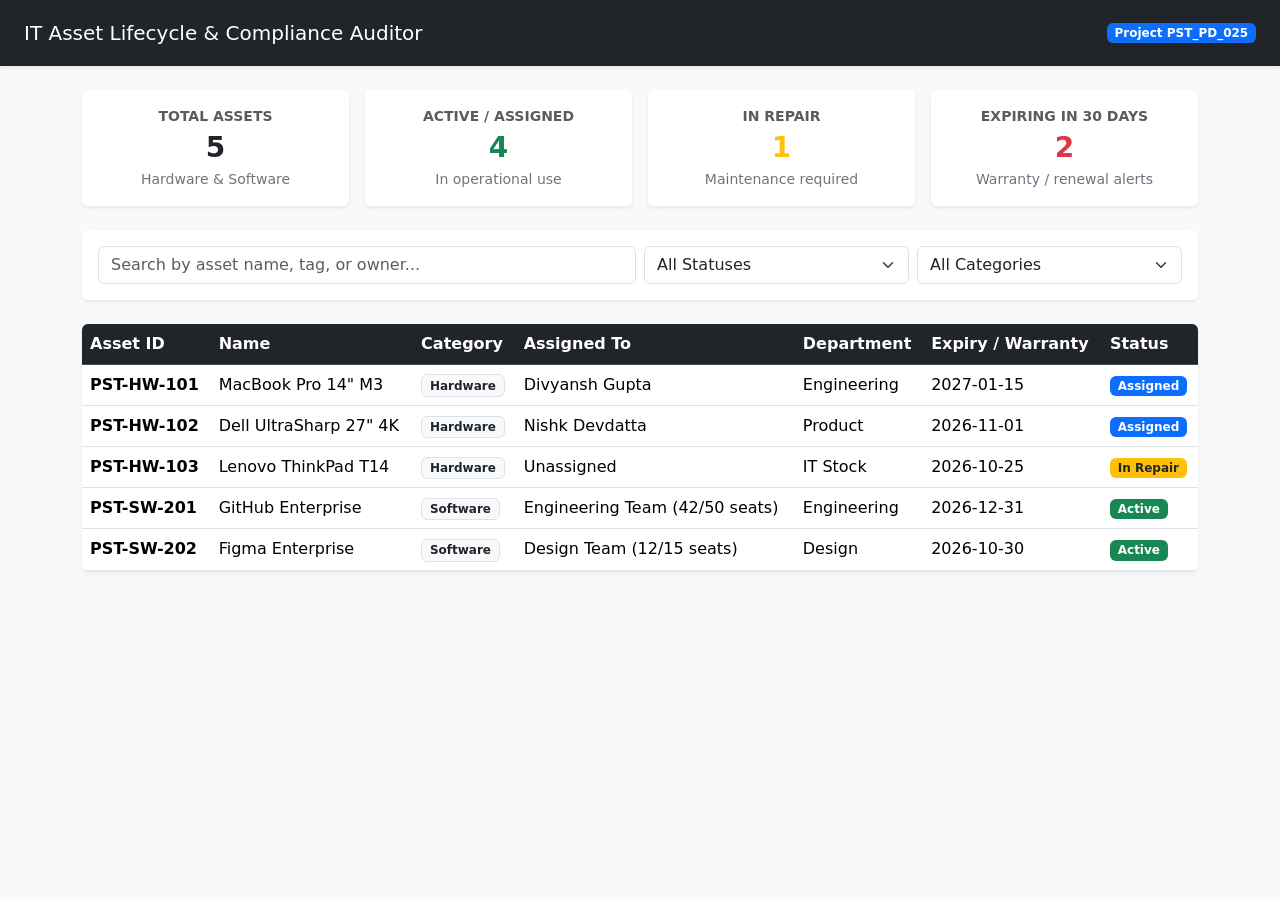
==== index.html @ 85466a36 "Add core JavaScript logic for asset rendering and live filtering" ====
<!DOCTYPE html>
<html lang="en">
<head>
  <meta charset="UTF-8" />
  <meta name="viewport" content="width=device-width, initial-scale=1.0" />
  <title>AssetLifecycle Auditor</title>
  <link href="https://cdn.jsdelivr.net/npm/bootstrap@5.3.3/dist/css/bootstrap.min.css" rel="stylesheet" />
</head>
<body class="bg-light">
  <!-- Navbar -->
  <nav class="navbar navbar-dark bg-dark px-4 py-3 shadow-sm">
    <span class="navbar-brand mb-0 h1">IT Asset Lifecycle & Compliance Auditor</span>
    <span class="badge bg-primary">Project PST_PD_025</span>
  </nav>

  <div class="container my-4">
    <!-- KPI Summary Cards -->
    <div class="row g-3 mb-4">
      <div class="col-md-3">
        <div class="card border-0 shadow-sm text-center p-3">
          <small class="text-muted text-uppercase fw-semibold">Total Assets</small>
          <h3 class="fw-bold my-1 text-dark" id="kpi-total">5</h3>
          <small class="text-secondary">Hardware & Software</small>
        </div>
      </div>
      <div class="col-md-3">
        <div class="card border-0 shadow-sm text-center p-3">
          <small class="text-muted text-uppercase fw-semibold">Active / Assigned</small>
          <h3 class="fw-bold my-1 text-success" id="kpi-active">4</h3>
          <small class="text-secondary">In operational use</small>
        </div>
      </div>
      <div class="col-md-3">
        <div class="card border-0 shadow-sm text-center p-3">
          <small class="text-muted text-uppercase fw-semibold">In Repair</small>
          <h3 class="fw-bold my-1 text-warning" id="kpi-repair">1</h3>
          <small class="text-secondary">Maintenance required</small>
        </div>
      </div>
      <div class="col-md-3">
        <div class="card border-0 shadow-sm text-center p-3">
          <small class="text-muted text-uppercase fw-semibold">Expiring in 30 Days</small>
          <h3 class="fw-bold my-1 text-danger" id="kpi-expiring">2</h3>
          <small class="text-secondary">Warranty / renewal alerts</small>
        </div>
      </div>
    </div>

    <!-- Filters & Search -->
    <div class="card border-0 shadow-sm p-3 mb-4">
      <div class="row g-2 align-items-center">
        <div class="col-md-6">
          <input type="text" id="searchInput" class="form-control" placeholder="Search by asset name, tag, or owner..." />
        </div>
        <div class="col-md-3">
          <select id="statusFilter" class="form-select">
            <option value="ALL">All Statuses</option>
            <option value="Assigned">Assigned</option>
            <option value="Active">Active</option>
            <option value="In Repair">In Repair</option>
          </select>
        </div>
        <div class="col-md-3">
          <select id="categoryFilter" class="form-select">
            <option value="ALL">All Categories</option>
            <option value="Hardware">Hardware</option>
            <option value="Software">Software</option>
          </select>
        </div>
      </div>
    </div>

    <!-- Asset Table -->
    <div class="card border-0 shadow-sm overflow-hidden">
      <div class="table-responsive">
        <table class="table table-hover align-middle mb-0">
          <thead class="table-dark">
            <tr>
              <th>Asset ID</th>
              <th>Name</th>
              <th>Category</th>
              <th>Assigned To</th>
              <th>Department</th>
              <th>Expiry / Warranty</th>
              <th>Status</th>
            </tr>
          </thead>
          <tbody id="assetTableBody">
            <!-- Dynamic rows will render here -->
          </tbody>
        </table>
      </div>
    </div>
  </div>

  <script src="src/js/app.js"></script>
</body>
</html>
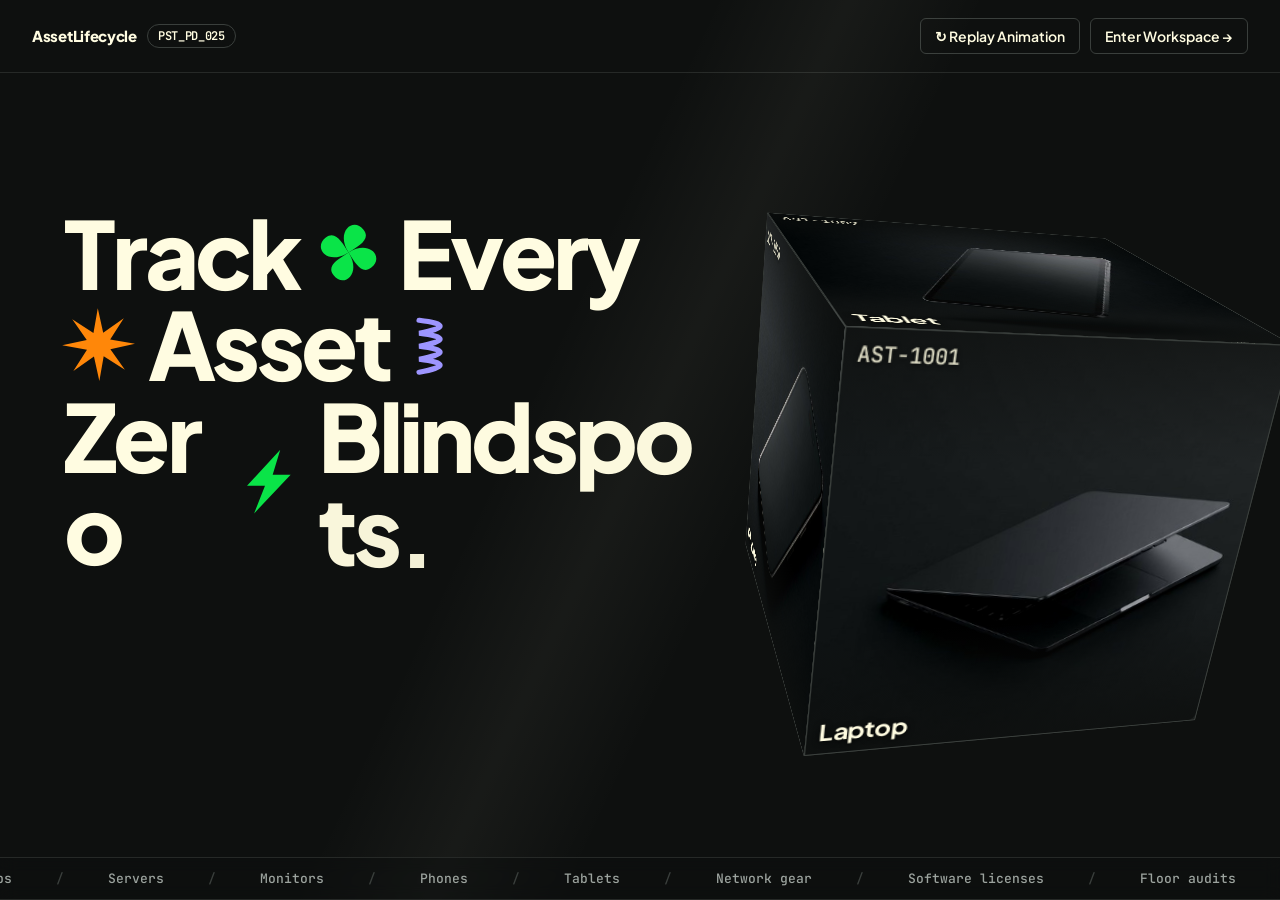
==== commit 492a4de9: "feat: add AssetLifecycle web app with photo cube and live office UI" ====
--- a/index.html
+++ b/index.html
@@ -1,98 +1,161 @@
 <!DOCTYPE html>
 <html lang="en">
 <head>
-  <meta charset="UTF-8" />
-  <meta name="viewport" content="width=device-width, initial-scale=1.0" />
-  <title>AssetLifecycle Auditor</title>
-  <link href="https://cdn.jsdelivr.net/npm/bootstrap@5.3.3/dist/css/bootstrap.min.css" rel="stylesheet" />
+<meta charset="UTF-8">
+<meta name="viewport" content="width=device-width, initial-scale=1">
+<title>AssetLifecycle | PST_PD_025</title>
+<link rel="preconnect" href="https://fonts.googleapis.com">
+<link rel="preconnect" href="https://fonts.gstatic.com" crossorigin>
+<link href="https://fonts.googleapis.com/css2?family=JetBrains+Mono:wght@400;500;600&family=Plus+Jakarta+Sans:wght@400;500;600;700;800&display=swap" rel="stylesheet">
+<link rel="stylesheet" href="styles.css">
 </head>
-<body class="bg-light">
-  <!-- Navbar -->
-  <nav class="navbar navbar-dark bg-dark px-4 py-3 shadow-sm">
-    <span class="navbar-brand mb-0 h1">IT Asset Lifecycle & Compliance Auditor</span>
-    <span class="badge bg-primary">Project PST_PD_025</span>
-  </nav>
+<body>
 
-  <div class="container my-4">
-    <!-- KPI Summary Cards -->
-    <div class="row g-3 mb-4">
-      <div class="col-md-3">
-        <div class="card border-0 shadow-sm text-center p-3">
-          <small class="text-muted text-uppercase fw-semibold">Total Assets</small>
-          <h3 class="fw-bold my-1 text-dark" id="kpi-total">5</h3>
-          <small class="text-secondary">Hardware & Software</small>
+<!-- PART A: KINETIC ENTRY PAGE -->
+<section id="intro">
+  <header class="ibar">
+    <div class="brand">AssetLifecycle <span class="pill mono">PST_PD_025</span></div>
+    <div class="ibtns">
+      <button class="btn" id="replay">&#8635; Replay Animation</button>
+      <button class="btn" data-enter="IT Head">Enter Workspace &rarr;</button>
+    </div>
+  </header>
+  <div class="ihero"><div class="icol">
+    <h1 id="hero" aria-label="Track Every Asset. Zero Blindspots.">
+      <span class="ln"><span class="w">Track</span>
+        <svg class="shape" id="pin" viewBox="0 0 100 100"><g class="mv" fill="#0ae448"><path id="pt" d="M50 50C50 14 84 10 86 34C88 52 66 50 50 50Z"/><use href="#pt" transform="rotate(90 50 50)"/><use href="#pt" transform="rotate(180 50 50)"/><use href="#pt" transform="rotate(270 50 50)"/></g></svg>
+        <span class="w">Every</span></span>
+      <span class="ln">
+        <svg class="shape" id="spark" viewBox="0 0 100 100"><g class="mv" fill="#ff8709"><polygon points="96,50 64.8,56.1 82.5,82.5 56.1,64.8 50,96 43.9,64.8 17.5,82.5 35.2,56.1 4,50 35.2,43.9 17.5,17.5 43.9,35.2 50,4 56.1,35.2 82.5,17.5 64.8,43.9"/></g></svg>
+        <span class="w">Asset</span>
+        <svg class="shape" id="coil" viewBox="0 0 100 100"><g class="mv" fill="none" stroke="#9d95ff" stroke-width="8" stroke-linecap="round"><path d="M22 10Q82 18 22 30Q82 38 22 50Q82 58 22 70Q82 78 22 90"/></g></svg></span>
+      <span class="ln"><span class="w">Zero</span>
+        <svg class="shape" id="bolt" viewBox="0 0 100 100"><g class="mv" fill="#0ae448"><polygon points="58,4 20,56 46,56 38,96 80,40 54,40"/></g></svg>
+        <span class="w">Blindspots.</span></span>
+    </h1>
+    <p class="sub">Hardware lifecycle, software seat compliance, and physical floor audits &mdash; unified in one local-first workspace.</p>
+    <div class="cta">
+      <button class="btn pri big" data-enter="IT Head">Enter as IT Department Head</button>
+      <button class="btn out big" data-enter="Auditor">Enter as Compliance Auditor</button>
+    </div>
+    </div>
+    <div class="scene" id="cubeI"></div>
+  </div>
+  <div class="strip" id="stripI"></div>
+</section>
+
+<!-- PART B: WORKSPACE -->
+<div id="app" hidden>
+  <!-- LIVELY ANIMATED IT OFFICE & SERVER ROOM BACKGROUND -->
+  <div id="officeBg" aria-hidden="true">
+    <canvas id="officeCanvas"></canvas>
+    <div class="office-vignette"></div>
+  </div>
+  <aside id="side">
+    <div class="brand"><span class="scene mark" id="cubeS"></span>AssetLifecycle</div>
+    <nav id="nav">
+      <button data-s="dash">Dashboard</button><button data-s="assets">Asset Register</button>
+      <button data-s="lics">Licenses</button><button data-s="audit">Floor Audit</button><button data-s="about">About / Help</button>
+    </nav>
+    <div class="live-dot">IT OPS FLOOR &middot; LIVE</div>
+    <button class="btn back" id="back">&larr; Back to Intro</button>
+  </aside>
+
+  <div class="main">
+    <header class="top">
+      <button class="btn" id="menu" aria-label="Toggle menu">&#9776;</button>
+      <h2 id="title">Dashboard</h2>
+      <div class="grow"></div>
+      <span id="rbadge" class="pill"></span>
+      <select id="role" aria-label="Active role"><option value="IT Head">IT Department Head</option><option value="Auditor">Compliance Auditor</option></select>
+      <button class="btn" id="reset">Reset Data</button>
+    </header>
+
+    <main>
+      <section id="dash" class="screen">
+        <div class="dhero">
+          <div><p class="mono mut" id="eyebrow"></p><h1 id="dh"></h1></div>
+          <div class="scene sm" id="cubeD"></div>
         </div>
-      </div>
-      <div class="col-md-3">
-        <div class="card border-0 shadow-sm text-center p-3">
-          <small class="text-muted text-uppercase fw-semibold">Active / Assigned</small>
-          <h3 class="fw-bold my-1 text-success" id="kpi-active">4</h3>
-          <small class="text-secondary">In operational use</small>
+        <div class="strip" id="stripD"></div>
+        <div class="kpis">
+          <div class="card"><p>Total Assets</p><div class="n mono" id="k1">0</div></div>
+          <div class="card"><p>Warranty / Repair Attention</p><div class="n mono warn" id="k2">0</div></div>
+          <div class="card"><p>License Issues</p><div class="n mono bad" id="k3">0</div></div>
+          <div class="card"><p>Audit Progress</p><div class="n mono" id="k4">0</div><div class="bar" id="k4bar"><i></i></div></div>
         </div>
-      </div>
-      <div class="col-md-3">
-        <div class="card border-0 shadow-sm text-center p-3">
-          <small class="text-muted text-uppercase fw-semibold">In Repair</small>
-          <h3 class="fw-bold my-1 text-warning" id="kpi-repair">1</h3>
-          <small class="text-secondary">Maintenance required</small>
+        <div class="card dist"><h3>Lifecycle distribution</h3><div class="seg" id="seg"></div><ul class="legend" id="legend"></ul></div>
+        <div class="g2">
+          <div class="card"><h3>Needs Immediate Attention</h3><ul id="alerts" class="list"></ul></div>
+          <div class="card"><h3>Recent Activity</h3><ul id="feed" class="list"></ul></div>
         </div>
-      </div>
-      <div class="col-md-3">
-        <div class="card border-0 shadow-sm text-center p-3">
-          <small class="text-muted text-uppercase fw-semibold">Expiring in 30 Days</small>
-          <h3 class="fw-bold my-1 text-danger" id="kpi-expiring">2</h3>
-          <small class="text-secondary">Warranty / renewal alerts</small>
+      </section>
+
+      <section id="assets" class="screen">
+        <div class="tools">
+          <input id="q" type="search" placeholder="Search tag, model, serial or owner" aria-label="Search assets">
+          <select id="fStage" aria-label="Stage filter"></select>
+          <select id="fWar" aria-label="Warranty filter"><option>All warranties</option><option>Active</option><option>Expiring</option><option>Expired</option></select>
+          <span id="acount" class="mut mono"></span>
+          <button class="btn pri w" id="add">+ Add New Asset</button>
         </div>
-      </div>
-    </div>
+        <div class="card tbl"><table>
+          <thead><tr><th>Tag</th><th>Device</th><th>Serial</th><th>Owner</th><th>Warranty</th><th>Stage</th></tr></thead>
+          <tbody id="abody"></tbody></table></div>
+      </section>
 
-    <!-- Filters & Search -->
-    <div class="card border-0 shadow-sm p-3 mb-4">
-      <div class="row g-2 align-items-center">
-        <div class="col-md-6">
-          <input type="text" id="searchInput" class="form-control" placeholder="Search by asset name, tag, or owner..." />
+      <section id="lics" class="screen">
+        <div class="tools"><span class="mut">Seats in use against seats purchased</span><button class="btn pri w" id="addLic">+ Add License</button></div>
+        <div id="licGrid" class="lgrid"></div></section>
+
+      <section id="audit" class="screen">
+        <div class="card sum">
+          <div class="grow"><h3>Audit completion <span id="apct" class="mono"></span></h3><div class="bar" id="abar"><i></i></div>
+            <p id="acounts" class="mut mono"></p></div>
+          <button class="btn pri" id="csv">Export Audit CSV</button>
         </div>
-        <div class="col-md-3">
-          <select id="statusFilter" class="form-select">
-            <option value="ALL">All Statuses</option>
-            <option value="Assigned">Assigned</option>
-            <option value="Active">Active</option>
-            <option value="In Repair">In Repair</option>
-          </select>
-        </div>
-        <div class="col-md-3">
-          <select id="categoryFilter" class="form-select">
-            <option value="ALL">All Categories</option>
-            <option value="Hardware">Hardware</option>
-            <option value="Software">Software</option>
-          </select>
-        </div>
-      </div>
-    </div>
+        <div class="card" id="findings"></div>
+        <div class="card tbl"><table>
+          <thead><tr><th>Tag</th><th>Device</th><th>Expected owner</th><th>Status</th><th>Auditor notes</th><th>Result</th></tr></thead>
+          <tbody id="audBody"></tbody></table></div>
+      </section>
+    <section id="about" class="screen"><div class="g2">
+        <div class="card"><h3>Lifecycle stages</h3><p class="mut">In Stock to Assigned or Retired. Assigned to In Stock, In Repair or Retired. In Repair to Assigned or Retired. Retired to Disposed. Disposed is final. Every change is written to the asset history.</p></div>
+        <div class="card"><h3>License status rules</h3><p class="mut">Over-deployed when seats used exceed seats purchased. Expired when the date has passed. Expiring Soon within 30 days. Otherwise Compliant.</p></div>
+        <div class="card"><h3>Sample data</h3><p class="mut">30 assets, 10 employees and 6 licenses are synthetic and generated relative to today. Reset Data restores them.</p></div>
+        <div class="card"><h3>Demo limits</h3><p class="mut">Role checks and compliance rules run in the browser for demonstration only. This is not a legal or vendor-approved audit; a real system needs a trusted backend.</p></div>
+      </div></section>
+    </main>
+  </div>
+</div>
 
-    <!-- Asset Table -->
-    <div class="card border-0 shadow-sm overflow-hidden">
-      <div class="table-responsive">
-        <table class="table table-hover align-middle mb-0">
-          <thead class="table-dark">
-            <tr>
-              <th>Asset ID</th>
-              <th>Name</th>
-              <th>Category</th>
-              <th>Assigned To</th>
-              <th>Department</th>
-              <th>Expiry / Warranty</th>
-              <th>Status</th>
-            </tr>
-          </thead>
-          <tbody id="assetTableBody">
-            <!-- Dynamic rows will render here -->
-          </tbody>
-        </table>
-      </div>
-    </div>
-  </div>
+<!-- DIALOGS -->
+<dialog id="dlg"><form id="aform" novalidate>
+  <h3>Add new asset</h3><ul id="aerr" class="errs" aria-live="polite"></ul>
+  <label>Asset tag<input name="tag" class="mono" placeholder="AST-1031"></label>
+  <label>Type<select name="type"><option>Laptop</option><option>Server</option><option>Monitor</option><option>Phone</option><option>Tablet</option><option>Network</option></select></label>
+  <label>Model<input name="model"></label>
+  <label>Serial number<input name="serial" class="mono"></label>
+  <label>Purchase date<input name="purchase" type="date"></label>
+  <label>Warranty end<input name="warranty" type="date"></label>
+  <label>Cost (INR)<input name="cost" type="number" min="0"></label>
+  <div class="row"><button type="button" class="btn" id="cancelAdd">Cancel</button><button class="btn pri">Add asset</button></div>
+</form></dialog>
+<dialog id="odlg"><div class="dbox">
+  <h3 id="otitle">Assign asset</h3><label>Employee<select id="osel"></select></label>
+  <div class="row"><button type="button" class="btn" id="ocancel">Cancel</button><button type="button" class="btn pri" id="ook">Assign</button></div>
+</div></dialog>
 
-  <script src="src/js/app.js"></script>
+<dialog id="ddlg"><div class="dbox"><div id="dbody"></div><div class="row"><button class="btn" id="dclose">Close</button></div></div></dialog>
+<dialog id="ldlg"><form id="lform" novalidate><h3>Add license</h3><ul id="lerr" class="errs" aria-live="polite"></ul>
+  <label>Product<input name="product"></label><label>Vendor<input name="vendor"></label>
+  <label>Seats purchased<input name="seats" type="number" min="1"></label><label>Expiry date<input name="expiry" type="date"></label>
+  <div class="row"><button type="button" class="btn" id="cancelLic">Cancel</button><button class="btn pri">Add license</button></div></form></dialog>
+<div id="toasts" aria-live="polite"></div>
+<script src="gsap.min.js"></script>
+<script>window.gsap || document.write('<script src="https://cdnjs.cloudflare.com/ajax/libs/gsap/3.12.5/gsap.min.js"><\/script>');</script> <!-- local file first, CDN as fallback -->
+<script>if(!window.gsap){const G={};window.gsap=G;G.to=(t,v)=>{const el=typeof t==='string'?[...document.querySelectorAll(t)]:t instanceof Element?[t]:[];if(!el.length&&t&&'v' in t){t.v=v.v;v.onUpdate&&v.onUpdate()}el.forEach(e=>{if(v.width)e.style.width=v.width});v.onComplete&&setTimeout(v.onComplete,((v.delay||0)+(v.duration||0))*1000);return G};['from','set','fromTo','restart'].forEach(k=>G[k]=()=>G);G.timeline=()=>G}</script>
+<script src="data.js"></script>
+<script src="app.js"></script>
 </body>
-</html>+</html>
--- a/styles.css
+++ b/styles.css
@@ -0,0 +1,221 @@
+/* =====================================================
+   styles.css - matte obsidian, flat surfaces, 1px borders.
+   No glow, no glass blur. Motion lives in GSAP (app.js).
+   ===================================================== */
+:root {
+  --bg: #0e100f; --card: #161817; --card-h: #1c1f1d; --side: #121413;
+  --line: #262927; --line-h: #3a3f3c;
+  --tx: #fffce1; --mut: #9ca39e;
+  --green: #0ae448; --coral: #ff8709; --lav: #9d95ff; --red: #ff4d4d;
+}
+* { box-sizing: border-box; }
+[hidden] { display: none !important; }
+body { margin: 0; background: var(--bg); color: var(--tx); font: 400 15px/1.5 'Plus Jakarta Sans', system-ui, sans-serif; }
+h1, h2, h3, p { margin: 0; }
+h2 { font-size: 20px; font-weight: 700; letter-spacing: -.02em; }
+h3 { font-size: 15px; font-weight: 600; margin-bottom: 14px; }
+small { display: block; font-size: 12px; color: var(--mut); }
+.mono { font-family: 'JetBrains Mono', ui-monospace, monospace; }
+.mut { color: var(--mut); } .grow { flex: 1; min-width: 160px; }
+:focus-visible { outline: 2px solid var(--green); outline-offset: 2px; }
+
+/* buttons, pills, fields */
+.btn { background: transparent; color: var(--tx); border: 1px solid var(--line-h); border-radius: 6px; padding: 8px 14px; font: 600 14px 'Plus Jakarta Sans', sans-serif; cursor: pointer; transition: background .2s, border-color .2s; }
+.btn:hover { background: var(--card-h); border-color: var(--tx); }
+.btn.pri { background: var(--green); color: var(--bg); border-color: var(--green); } .btn.pri:hover { background: #3cf06b; }
+.btn.out { border-color: var(--tx); } .btn.sm { padding: 3px 10px; font-family: 'JetBrains Mono', monospace; }
+.btn.big { padding: 14px 26px; border-radius: 999px; font-size: 16px; }
+.pill { display: inline-block; padding: 2px 10px; border: 1px solid var(--line-h); border-radius: 999px; font-size: 12px; font-weight: 600; white-space: nowrap; }
+.pill.ok { color: var(--green); border-color: var(--green); } .pill.warn { color: var(--coral); border-color: var(--coral); }
+.pill.bad { color: var(--red); border-color: var(--red); } .pill.info { color: var(--lav); border-color: var(--lav); } .pill.mute { color: var(--mut); }
+input, select { background: var(--bg); color: var(--tx); border: 1px solid var(--line); border-radius: 6px; padding: 8px 10px; font: inherit; }
+input:focus, select:focus { border-color: var(--line-h); }
+
+/* ENTRY PAGE */
+#intro { height: 100vh; display: grid; grid-template-rows: auto 1fr; overflow: hidden; }
+.ibar { display: flex; justify-content: space-between; align-items: center; flex-wrap: wrap; gap: 12px; padding: 18px 32px; border-bottom: 1px solid var(--line); }
+.brand { font-weight: 800; letter-spacing: -.02em; display: flex; align-items: center; gap: 10px; }
+.ibtns { display: flex; gap: 10px; }
+.ihero { display: flex; flex-direction: column; justify-content: center; align-items: center; text-align: center; gap: 22px; padding: 0 20px; }
+#hero { font-size: min(10vw, 14.5vh); font-weight: 800; line-height: .98; letter-spacing: -.04em; }
+.ln { display: flex; justify-content: center; align-items: center; gap: .16em; }
+.w { display: inline-block; } .c { display: inline-block; }
+.shape { width: .74em; height: .74em; overflow: visible; flex: none; cursor: pointer; }
+.sub { max-width: 560px; color: var(--mut); font-size: 17px; }
+.cta { display: flex; flex-wrap: wrap; gap: 12px; justify-content: center; }
+
+/* WORKSPACE SHELL */
+#app { display: grid; grid-template-columns: 230px 1fr; min-height: 100vh; }
+#side { background: var(--side); border-right: 1px solid var(--line); padding: 22px 14px; display: flex; flex-direction: column; gap: 22px; position: sticky; top: 0; height: 100vh; }
+#nav { display: grid; gap: 2px; flex: 1; align-content: start; }
+#nav button { text-align: left; background: none; border: 0; border-left: 2px solid transparent; color: var(--mut); padding: 10px 12px; font: 500 14px 'Plus Jakarta Sans', sans-serif; cursor: pointer; transition: color .2s, background .2s; }
+#nav button:hover { color: var(--tx); background: var(--card); }
+#nav button.on { color: var(--tx); border-left-color: var(--green); background: var(--card); }
+.main { min-width: 0; }
+.top { display: flex; align-items: center; flex-wrap: wrap; gap: 12px; padding: 14px 28px; border-bottom: 1px solid var(--line); position: sticky; top: 0; background: var(--bg); z-index: 5; }
+#menu { display: none; }
+main { padding: 28px; max-width: 1240px; }
+.screen { display: none; } .screen.on { display: block; }
+.auditor #app .w { display: none !important; }
+
+.card { background: var(--card); border: 1px solid var(--line); border-radius: 8px; padding: 20px; transition: background .2s, border-color .2s; }
+.card:hover { background: var(--card-h); border-color: var(--line-h); }
+.kpis { display: grid; grid-template-columns: repeat(auto-fit, minmax(210px, 1fr)); gap: 16px; }
+.kpis p { color: var(--mut); font-size: 13px; }
+.n { font-size: 40px; font-weight: 600; letter-spacing: -.04em; margin-top: 8px; } .n.warn { color: var(--coral); } .n.bad { color: var(--red); }
+.g2 { display: grid; grid-template-columns: repeat(auto-fit, minmax(320px, 1fr)); gap: 16px; margin-top: 16px; }
+.list { list-style: none; margin: 0; padding: 0; }
+.list li { padding: 10px 0; border-bottom: 1px solid var(--line); font-size: 14px; }
+.list li:last-child { border: 0; }
+.al { cursor: pointer; padding-left: 12px !important; border-left: 2px solid; transition: padding .2s; } .al:hover { padding-left: 18px !important; }
+.al.bad { border-left-color: var(--red); } .al.warn { border-left-color: var(--coral); } .al.ok { border-left-color: var(--green); }
+#feed time { display: block; font-size: 12px; color: var(--mut); }
+
+.bar { height: 6px; background: var(--line); border-radius: 3px; overflow: hidden; margin-top: 14px; }
+.bar i { display: block; width: 0; height: 100%; background: var(--green); } .bar.warn i { background: var(--coral); } .bar.bad i { background: var(--red); }
+
+.tools { display: flex; flex-wrap: wrap; gap: 10px; align-items: center; margin-bottom: 16px; }
+.tools input { flex: 1; min-width: 220px; } .tools .w { margin-left: auto; }
+.tbl { padding: 4px 16px; overflow-x: auto; } .tbl:hover { background: var(--card); border-color: var(--line); }
+table { width: 100%; border-collapse: collapse; }
+th, td { padding: 12px 10px; text-align: left; border-bottom: 1px solid var(--line); vertical-align: middle; }
+th { font-size: 12px; font-weight: 600; color: var(--mut); white-space: nowrap; }
+tbody tr:hover td { background: var(--card-h); } tbody tr:last-child td { border: 0; }
+.empty { text-align: center; color: var(--mut); padding: 32px; }
+
+.lgrid { display: grid; grid-template-columns: repeat(auto-fill, minmax(300px, 1fr)); gap: 16px; }
+.lgrid header { display: flex; justify-content: space-between; gap: 8px; align-items: flex-start; } .lgrid p { margin-bottom: 4px; font-size: 13px; }
+.seat { display: flex; justify-content: space-between; align-items: center; margin-top: 14px; }
+
+.sum { display: flex; align-items: center; flex-wrap: wrap; gap: 20px; margin-bottom: 16px; } .sum h3 { display: flex; justify-content: space-between; margin-bottom: 0; } .sum p { font-size: 13px; margin-top: 10px; }
+.note { width: 100%; min-width: 150px; }
+.abtns { white-space: nowrap; } .ab { padding: 7px 12px; margin-right: 4px; color: var(--mut); }
+.ab.on { color: var(--bg); } .ab.on.ok { background: var(--green); border-color: var(--green); } .ab.on.bad { background: var(--red); border-color: var(--red); } .ab.on.warn { background: var(--coral); border-color: var(--coral); }
+
+dialog { width: min(440px, 92vw); padding: 0; color: var(--tx); background: var(--card); border: 1px solid var(--line-h); border-radius: 8px; }
+dialog::backdrop { background: rgba(0, 0, 0, .7); }
+dialog form { display: grid; gap: 12px; padding: 22px; } dialog h3 { margin: 0; }
+dialog label { display: grid; gap: 4px; font-size: 13px; color: var(--mut); }
+.errs { margin: 0; padding-left: 18px; color: var(--red); font-size: 13px; } .errs:empty { display: none; }
+.row { display: flex; justify-content: flex-end; gap: 10px; }
+
+#toasts { position: fixed; right: 18px; bottom: 18px; z-index: 50; display: grid; gap: 8px; }
+.toast { max-width: 340px; padding: 11px 16px; background: var(--card); border: 1px solid var(--line-h); border-left: 3px solid var(--green); border-radius: 6px; font-size: 14px; }
+.toast.bad { border-left-color: var(--red); } .toast.warn { border-left-color: var(--coral); }
+
+@media (max-width: 860px) {
+  #app { grid-template-columns: 1fr; }
+  #side { position: fixed; left: 0; top: 0; z-index: 30; width: 230px; transform: translateX(-100%); transition: transform .3s; } #side.open { transform: none; }
+  #menu { display: inline-block; } .top, main { padding-left: 16px; padding-right: 16px; } .ibar { padding: 14px 16px; }
+  .tools .w { margin-left: 0; width: 100%; }
+}
+@media (prefers-reduced-motion: reduce) { * { transition: none !important; } }
+
+/* ===== v3: asset cube, richer entry page and dashboard ===== */
+#intro { position: relative; grid-template-rows: auto 1fr auto; }
+#intro::before { content: ""; position: absolute; inset: 0; pointer-events: none; animation: sweep 9s ease-in-out infinite alternate;
+  background: linear-gradient(115deg, transparent 42%, rgba(255, 252, 225, .045) 50%, transparent 58%); }
+@keyframes sweep { from { transform: translateX(-8%); } to { transform: translateX(8%); } }
+.ihero { display: grid; grid-template-columns: minmax(0, 1.35fr) minmax(0, 1fr); align-items: center; text-align: left; gap: 24px; padding: 0 5vw; }
+.icol { display: flex; flex-direction: column; align-items: flex-start; gap: 24px; position: relative; z-index: 1; }
+#hero { font-size: min(7.3vw, 12.5vh); } .ln, .cta { justify-content: flex-start; }
+
+/* the cube: six faces, one device each (swap in photos via DEV[i][4] in app.js) */
+.scene { --s: min(30vw, 44vh); width: var(--s); height: var(--s); perspective: 1100px; justify-self: center; flex: none; }
+.scene.sm { --s: 150px; } .scene.mark { --s: 18px; display: inline-block; perspective: 200px; margin-right: 6px; vertical-align: middle; }
+.tilt, .cube { position: relative; width: 100%; height: 100%; transform-style: preserve-3d; }
+.face { position: absolute; inset: 0; display: grid; place-items: center; background: var(--card); border: 1px solid var(--line-h); color: var(--c);
+  transform: var(--t) translateZ(calc(var(--s) / 2 + var(--e, 0px))); overflow: hidden; }
+.face svg { width: 62%; height: 62%; fill: none; stroke: currentColor; stroke-width: 2.4; stroke-linecap: round; stroke-linejoin: round; }
+.face img { width: 100%; height: 100%; object-fit: cover; display: block; filter: contrast(1.06) brightness(.95); }
+.face::after { content: ''; position: absolute; inset: 0; pointer-events: none;
+  background: linear-gradient(180deg, rgba(14,16,15,.65) 0%, transparent 28%, transparent 68%, rgba(14,16,15,.82) 100%); }
+.face i { position: absolute; left: 10px; top: 8px; z-index: 2; font: 500 calc(var(--s) * .045) 'JetBrains Mono', monospace; color: var(--tx); opacity: .85; text-shadow: 0 1px 4px rgba(0,0,0,.8); }
+.face b { position: absolute; left: 10px; bottom: 8px; z-index: 2; font: 700 calc(var(--s) * .06) 'Plus Jakarta Sans', sans-serif; letter-spacing: -.02em; color: var(--tx); text-shadow: 0 1px 6px rgba(0,0,0,.85); }
+.mark .face { border-color: var(--c); } .mark .face svg, .mark .face img, .mark .face i, .mark .face b, .mark .face::after { display: none; }
+
+.strip { overflow: hidden; white-space: nowrap; border-block: 1px solid var(--line); padding: 12px 0; color: var(--mut); font: 500 13px 'JetBrains Mono', monospace; }
+.strip div, .strip span { display: inline-flex; } .strip b { font-weight: 500; margin-right: 44px; } .strip b::after { content: "/"; margin-left: 44px; color: var(--line-h); }
+.dhero { display: flex; align-items: center; justify-content: space-between; gap: 24px; padding: 6px 0 24px; }
+.dhero p { font-size: 13px; margin-bottom: 14px; }
+.dhero h1 { font-size: clamp(30px, 4.6vw, 62px); font-weight: 800; letter-spacing: -.04em; line-height: 1.02; max-width: 13em; }
+.dhero em { font-style: normal; color: var(--green); }
+#dash .strip { margin-bottom: 20px; } .n { font-size: 56px; }
+.dist { margin-top: 16px; } .seg { display: flex; gap: 2px; height: 14px; } .seg i { display: block; height: 100%; }
+.legend { display: flex; flex-wrap: wrap; gap: 8px 24px; list-style: none; margin: 14px 0 0; padding: 0; font-size: 13px; color: var(--mut); }
+.legend i { display: inline-block; width: 8px; height: 8px; border-radius: 50%; margin-right: 8px; } .legend b { color: var(--tx); }
+.card, .card:hover { background-image: radial-gradient(260px circle at var(--mx, -999px) var(--my, -999px), rgba(255, 252, 225, .05), transparent 70%); }
+@media (max-width: 860px) {
+  #intro { height: auto; min-height: 100vh; overflow: auto; }
+  .ihero { grid-template-columns: 1fr; padding: 24px 16px; } .scene { --s: min(56vw, 34vh); } #hero { font-size: min(13vw, 10vh); }
+  .dhero .scene { display: none; }
+}
+
+/* ===== v4: detail, findings, mobile cards ===== */
+.lnk { background: none; border: 0; padding: 0; color: var(--green); font: inherit; cursor: pointer; text-decoration: underline; text-underline-offset: 3px; }
+.dbox { padding: 22px; min-width: min(420px, 86vw); } .dl { display: grid; grid-template-columns: auto 1fr; gap: 6px 18px; margin: 14px 0 18px; font-size: 14px; }
+.dl dt { color: var(--mut); } .dl dd { margin: 0; }
+.tl { list-style: none; margin: 0 0 18px; padding: 0 0 0 14px; border-left: 1px solid var(--line-h); max-height: 180px; overflow-y: auto; }
+.tl li { position: relative; padding: 5px 0 5px 10px; font-size: 14px; } .tl li::before { content: ""; position: absolute; left: -18px; top: 13px; width: 7px; height: 7px; background: var(--green); }
+.tl time { display: block; font-size: 12px; color: var(--mut); }
+#findings { margin-bottom: 16px; } #findings .list li { padding: 8px 0; }
+@media (max-width: 640px) {
+  table, thead, tbody, tr, td { display: block; } thead { position: absolute; left: -9999px; }
+  tr { padding: 10px 0; border-bottom: 1px solid var(--line); } td { border: 0; padding: 4px 6px; display: flex; justify-content: space-between; gap: 12px; text-align: right; }
+  td::before { content: attr(data-label); color: var(--mut); font-size: 12px; text-align: left; flex: none; } .empty::before { content: none; }
+  .abtns { flex-wrap: wrap; } .ab { min-height: 44px; flex: 1; } .note { min-width: 0; }
+}
+
+
+/* ===== v4: LIVELY ANIMATED IT OFFICE BACKGROUND ===== */
+#officeBg {
+  position: fixed; inset: 0; z-index: 0; pointer-events: none; overflow: hidden;
+  background: radial-gradient(ellipse at 68% 35%, #131c1e 0%, #0c1011 55%, #080a09 100%);
+}
+#officeCanvas {
+  position: absolute; inset: -16px; width: calc(100% + 32px); height: calc(100% + 32px);
+  display: block; transition: transform .35s cubic-bezier(.22,1,.36,1);
+}
+.office-vignette {
+  position: absolute; inset: 0; pointer-events: none;
+  background:
+    linear-gradient(90deg, rgba(10,12,11,.78) 0%, rgba(10,12,11,.32) 38%, rgba(10,12,11,.22) 72%, rgba(10,12,11,.55) 100%),
+    linear-gradient(180deg, rgba(10,12,11,.45) 0%, rgba(10,12,11,.15) 45%, rgba(10,12,11,.78) 100%);
+}
+#app { position: relative; }
+#side {
+  z-index: 4;
+  background: rgba(14, 16, 15, .82);
+  backdrop-filter: blur(14px); -webkit-backdrop-filter: blur(14px);
+}
+.main { position: relative; z-index: 2; }
+.top {
+  gap: 10px; padding: 12px 22px;
+  background: rgba(14, 16, 15, .74);
+  backdrop-filter: blur(14px); -webkit-backdrop-filter: blur(14px);
+}
+.card {
+  background: rgba(20, 23, 22, .76);
+  backdrop-filter: blur(12px); -webkit-backdrop-filter: blur(12px);
+  border-color: rgba(255, 252, 225, .09);
+}
+.card:hover {
+  background: rgba(26, 30, 29, .84);
+  border-color: rgba(255, 252, 225, .18);
+}
+.strip {
+  background: rgba(14, 16, 15, .48);
+  backdrop-filter: blur(8px); -webkit-backdrop-filter: blur(8px);
+}
+.live-dot {
+  display: inline-flex; align-items: center; gap: 6px;
+  font: 500 11px 'JetBrains Mono', monospace; color: var(--mut);
+  padding: 6px 10px; border-radius: 6px; border: 1px solid rgba(255,252,225,.07);
+  background: rgba(14,16,15,.55);
+}
+.live-dot::before {
+  content: ''; width: 7px; height: 7px; border-radius: 50%;
+  background: var(--green); box-shadow: 0 0 8px var(--green);
+  animation: livePulse 2s ease-in-out infinite;
+}
+@keyframes livePulse { 0%, 100% { opacity: 1; transform: scale(1); } 50% { opacity: .4; transform: scale(.82); } }
